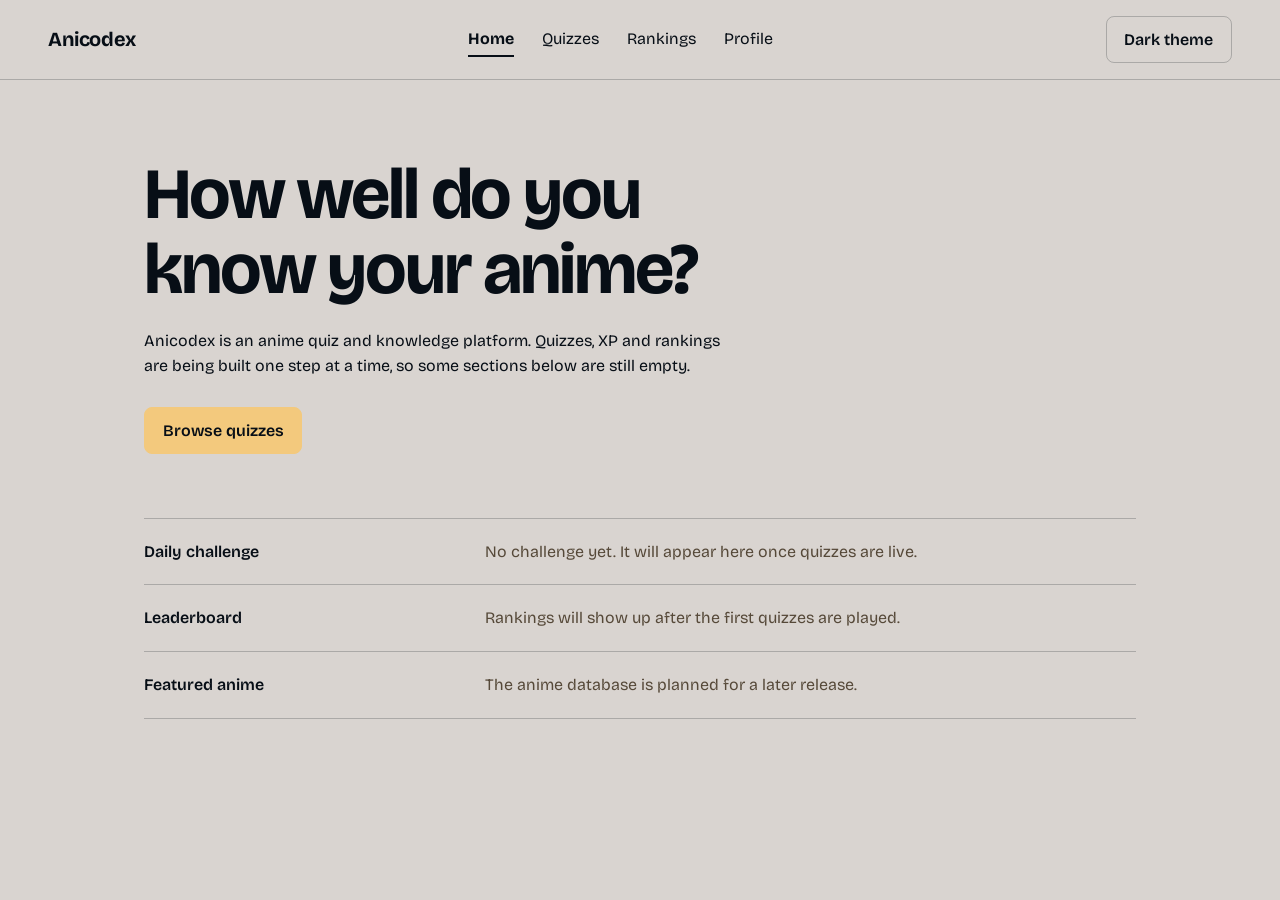
==== index.html @ 0e0c2f65 "Add files via upload" ====
<!doctype html>
<html lang="en">
<head>
<meta charset="utf-8">
<meta name="viewport" content="width=device-width, initial-scale=1, viewport-fit=cover">
<title>Anicodex</title>
<meta name="description" content="Anicodex is an anime quiz and knowledge platform with XP, profiles and rankings.">
<meta property="og:title" content="Anicodex">
<meta property="og:description" content="Anime quizzes, XP and rankings.">
<meta name="theme-color" content="#d9d4d0" media="(prefers-color-scheme: light)">
<meta name="theme-color" content="#070e16" media="(prefers-color-scheme: dark)">
<link rel="icon" href="favicon.svg" type="image/svg+xml">
<link rel="preconnect" href="https://fonts.googleapis.com">
<link rel="preconnect" href="https://fonts.gstatic.com" crossorigin>
<link rel="stylesheet" href="https://fonts.googleapis.com/css2?family=Bricolage+Grotesque:opsz,wght@12..96,400..700&display=swap">
<link rel="stylesheet" href="style.css">
<script>try{var t=localStorage.getItem("theme");if(t)document.documentElement.dataset.theme=t}catch(e){}</script>
</head>
<body>
<a class="skip" href="#main">Skip to content</a>
<header class="bar">
  <a class="logo" href="#home">Anicodex</a>
  <nav aria-label="Main">
    <a href="#home">Home</a>
    <a href="#quizzes">Quizzes</a>
    <a href="#rankings">Rankings</a>
    <a href="#profile">Profile</a>
  </nav>
  <button id="theme" class="ghost" type="button"></button>
</header>
<main id="main">
  <section id="home" class="view">
    <h1 tabindex="-1">How well do you know your anime?</h1>
    <p>Anicodex is an anime quiz and knowledge platform. Quizzes, XP and rankings are being built one step at a time, so some sections below are still empty.</p>
    <a class="btn" href="#quizzes">Browse quizzes</a>
    <dl class="today">
      <div><dt>Daily challenge</dt><dd>No challenge yet. It will appear here once quizzes are live.</dd></div>
      <div><dt>Leaderboard</dt><dd>Rankings will show up after the first quizzes are played.</dd></div>
      <div><dt>Featured anime</dt><dd>The anime database is planned for a later release.</dd></div>
    </dl>
  </section>
  <section id="quizzes" class="view" hidden>
    <h1 tabindex="-1">Quizzes</h1>
    <p>No quizzes yet. Playing a quiz is the next thing being built.</p>
  </section>
  <section id="rankings" class="view" hidden>
    <h1 tabindex="-1">Rankings</h1>
    <p>No scores yet. Rankings need quizzes and accounts first.</p>
  </section>
  <section id="profile" class="view" hidden>
    <h1 tabindex="-1">Profile</h1>
    <p>Sign-in is not available yet. Your profile, XP and quiz history will live here.</p>
  </section>
</main>
<script src="app.js"></script>
</body>
</html>
---- style.css ----
:root{--bg:#d9d4d0;--fg:#070e16;--muted:#564939;--accent:#f3c97d;--on-accent:#070e16;--line:color-mix(in srgb,var(--fg) 22%,transparent);--r:8px}
:root[data-theme=dark]{--bg:#070e16;--fg:#d9d4d0;--muted:color-mix(in srgb,var(--fg) 72%,var(--bg))}
@media(prefers-color-scheme:dark){:root:not([data-theme=light]){--bg:#070e16;--fg:#d9d4d0;--muted:color-mix(in srgb,var(--fg) 72%,var(--bg))}}
*{box-sizing:border-box}
[hidden]{display:none!important}
body{margin:0;background:var(--bg);color:var(--fg);font:400 1rem/1.6 "Bricolage Grotesque",system-ui,sans-serif}
:focus-visible{outline:2px solid var(--fg);outline-offset:3px}
h1:focus{outline:none}
.skip{position:absolute;left:-9999px}
.skip:focus{left:1rem;top:1rem;z-index:10;background:var(--accent);color:var(--on-accent);padding:.5rem 1rem;border-radius:var(--r)}
.bar{display:flex;align-items:center;justify-content:space-between;gap:1rem;padding:1rem clamp(1rem,4vw,3rem);border-bottom:1px solid var(--line)}
.logo{font-weight:700;font-size:1.25rem;letter-spacing:-.02em;color:inherit;text-decoration:none}
nav{display:flex;gap:1.75rem}
nav a{color:inherit;text-decoration:none;padding:.25rem 0;border-bottom:2px solid transparent}
nav a[aria-current]{font-weight:700;border-color:var(--fg)}
.ghost,.btn{font:inherit;font-weight:600;border-radius:var(--r);padding:.6rem 1.1rem;cursor:pointer;text-decoration:none;display:inline-block}
.ghost{background:none;color:inherit;border:1px solid var(--line)}
.btn{background:var(--accent);color:var(--on-accent);border:1px solid var(--accent)}
.ghost:hover,.btn:hover{border-color:var(--fg)}
main{max-width:68rem;margin:0 auto;padding:clamp(2rem,6vw,5rem) clamp(1rem,4vw,3rem)}
h1{font-size:clamp(2.25rem,6vw,4.5rem);line-height:1.05;letter-spacing:-.03em;max-width:16ch;margin:0 0 1.25rem;text-wrap:balance}
p{max-width:60ch;margin:0 0 1.75rem}
.today{margin:4rem 0 0;border-top:1px solid var(--line)}
.today div{display:grid;grid-template-columns:1fr 2fr;gap:1rem;padding:1.25rem 0;border-bottom:1px solid var(--line)}
dt{font-weight:600}
dd{margin:0;color:var(--muted)}
::view-transition-old(root),::view-transition-new(root){animation:none;mix-blend-mode:normal}
::view-transition-new(root){animation:wipe .45s ease-out}
@keyframes wipe{from{clip-path:circle(0 at var(--x) var(--y))}to{clip-path:circle(150vmax at var(--x) var(--y))}}
@media(max-width:640px){
  nav{position:fixed;inset:auto 0 0;justify-content:space-around;gap:0;background:var(--bg);border-top:1px solid var(--line);padding:.75rem 0 calc(.75rem + env(safe-area-inset-bottom))}
  main{padding-bottom:6rem}
  .today div{grid-template-columns:1fr;gap:.25rem}
}
@media(prefers-reduced-motion:reduce){*,::view-transition-new(root){animation:none!important;transition:none!important}}
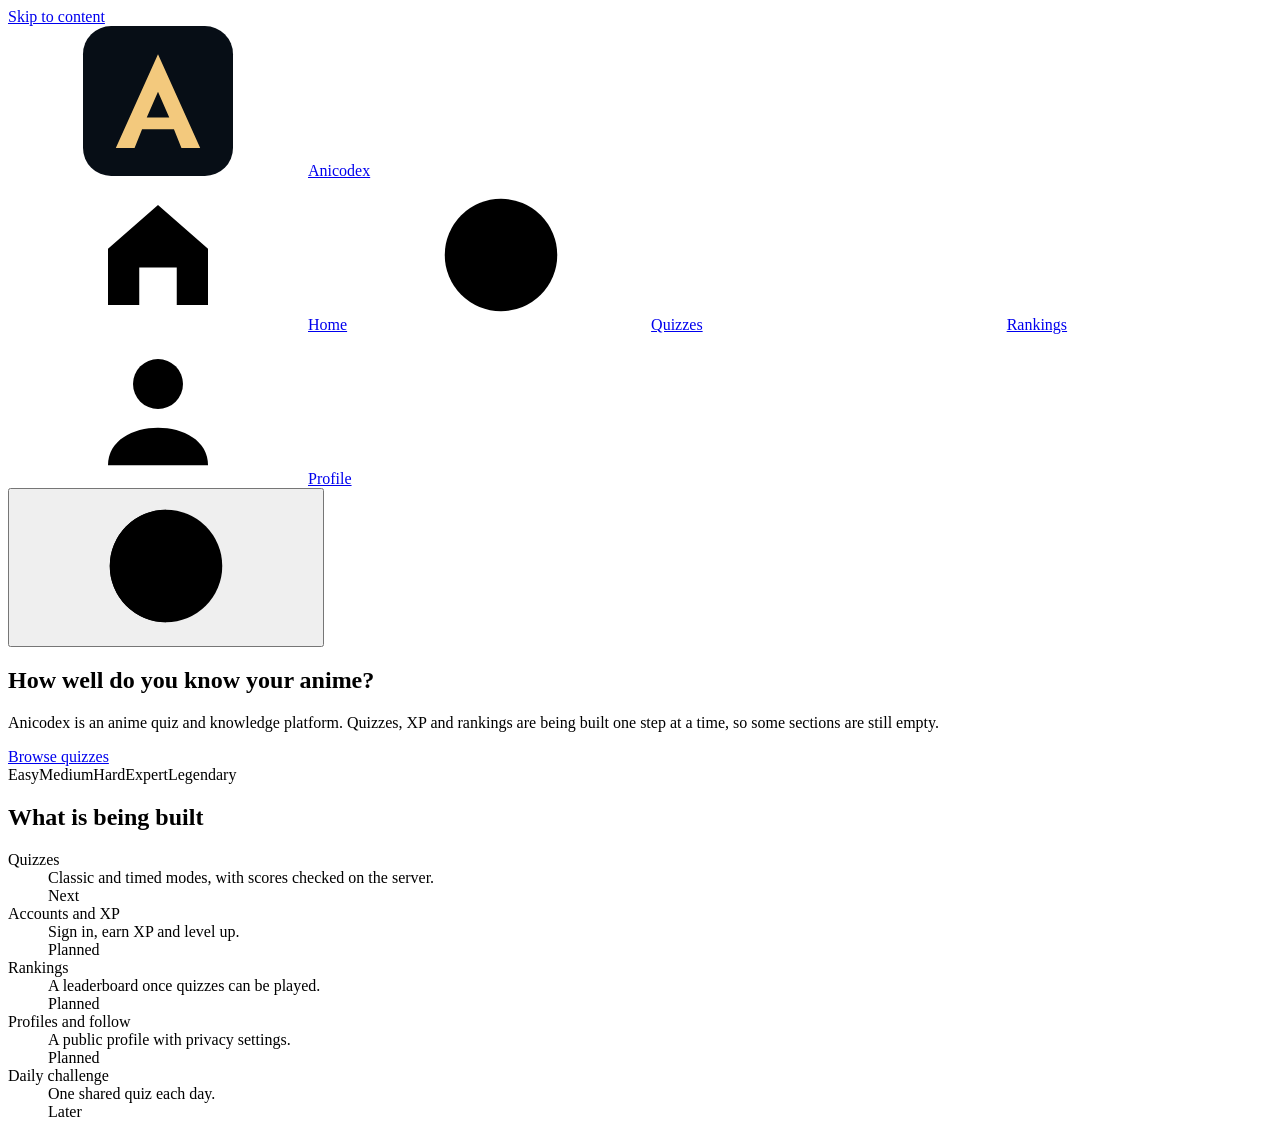
==== commit fe107377: "Rename index (1).html to index.html" ====
--- a/index.html
+++ b/index.html
@@ -17,26 +17,44 @@
 <script>try{var t=localStorage.getItem("theme");if(t)document.documentElement.dataset.theme=t}catch(e){}</script>
 </head>
 <body>
+<svg width="0" height="0" style="position:absolute" aria-hidden="true"><defs>
+<symbol id="i-logo" viewBox="0 0 32 32"><rect width="32" height="32" rx="6" fill="#070e16"/><path d="M16 6 7 26h4l1.6-4h6.8l1.6 4h4L16 6zm0 8 2.4 5.5h-4.8L16 14z" fill="#f3c97d"/></symbol>
+<symbol id="i-home" viewBox="0 0 24 24"><path d="M4 11l8-7 8 7v9h-5v-6H9v6H4z"/></symbol>
+<symbol id="i-quiz" viewBox="0 0 24 24"><circle cx="12" cy="12" r="9"/><path d="M9.5 9.5a2.5 2.5 0 1 1 3.5 2.3c-.7.4-1 .9-1 1.7M12 17h.01"/></symbol>
+<symbol id="i-rank" viewBox="0 0 24 24"><path d="M5 20v-8M12 20V5M19 20V8"/></symbol>
+<symbol id="i-user" viewBox="0 0 24 24"><circle cx="12" cy="8" r="4"/><path d="M4 21c0-4 4-6 8-6s8 2 8 6"/></symbol>
+<symbol id="i-theme" viewBox="0 0 24 24"><circle cx="12" cy="12" r="9"/><path d="M12 3a9 9 0 0 0 0 18z" fill="currentColor"/></symbol>
+</defs></svg>
 <a class="skip" href="#main">Skip to content</a>
 <header class="bar">
-  <a class="logo" href="#home">Anicodex</a>
+  <a class="logo" href="#home"><svg class="mark" aria-hidden="true"><use href="#i-logo"/></svg>Anicodex</a>
   <nav aria-label="Main">
-    <a href="#home">Home</a>
-    <a href="#quizzes">Quizzes</a>
-    <a href="#rankings">Rankings</a>
-    <a href="#profile">Profile</a>
+    <a href="#home"><svg aria-hidden="true"><use href="#i-home"/></svg><span>Home</span></a>
+    <a href="#quizzes"><svg aria-hidden="true"><use href="#i-quiz"/></svg><span>Quizzes</span></a>
+    <a href="#rankings"><svg aria-hidden="true"><use href="#i-rank"/></svg><span>Rankings</span></a>
+    <a href="#profile"><svg aria-hidden="true"><use href="#i-user"/></svg><span>Profile</span></a>
   </nav>
-  <button id="theme" class="ghost" type="button"></button>
+  <button id="theme" class="ghost" type="button"><svg aria-hidden="true"><use href="#i-theme"/></svg><span></span></button>
 </header>
 <main id="main">
   <section id="home" class="view">
-    <h1 tabindex="-1">How well do you know your anime?</h1>
-    <p>Anicodex is an anime quiz and knowledge platform. Quizzes, XP and rankings are being built one step at a time, so some sections below are still empty.</p>
-    <a class="btn" href="#quizzes">Browse quizzes</a>
-    <dl class="today">
-      <div><dt>Daily challenge</dt><dd>No challenge yet. It will appear here once quizzes are live.</dd></div>
-      <div><dt>Leaderboard</dt><dd>Rankings will show up after the first quizzes are played.</dd></div>
-      <div><dt>Featured anime</dt><dd>The anime database is planned for a later release.</dd></div>
+    <div class="hero">
+      <div>
+        <h1 tabindex="-1">How well do you know your anime?</h1>
+        <p>Anicodex is an anime quiz and knowledge platform. Quizzes, XP and rankings are being built one step at a time, so some sections are still empty.</p>
+        <a class="btn" href="#quizzes">Browse quizzes</a>
+      </div>
+      <div class="ladder" role="img" aria-label="Five difficulty levels, from Easy to Legendary">
+        <span style="--h:28%" aria-hidden="true">Easy</span><span style="--h:46%" aria-hidden="true">Medium</span><span style="--h:64%" aria-hidden="true">Hard</span><span style="--h:82%" aria-hidden="true">Expert</span><span class="top" style="--h:100%" aria-hidden="true">Legendary</span>
+      </div>
+    </div>
+    <h2>What is being built</h2>
+    <dl class="plan">
+      <div><dt>Quizzes</dt><dd>Classic and timed modes, with scores checked on the server.</dd><dd class="st now">Next</dd></div>
+      <div><dt>Accounts and XP</dt><dd>Sign in, earn XP and level up.</dd><dd class="st">Planned</dd></div>
+      <div><dt>Rankings</dt><dd>A leaderboard once quizzes can be played.</dd><dd class="st">Planned</dd></div>
+      <div><dt>Profiles and follow</dt><dd>A public profile with privacy settings.</dd><dd class="st">Planned</dd></div>
+      <div><dt>Daily challenge</dt><dd>One shared quiz each day.</dd><dd class="st">Later</dd></div>
     </dl>
   </section>
   <section id="quizzes" class="view" hidden>
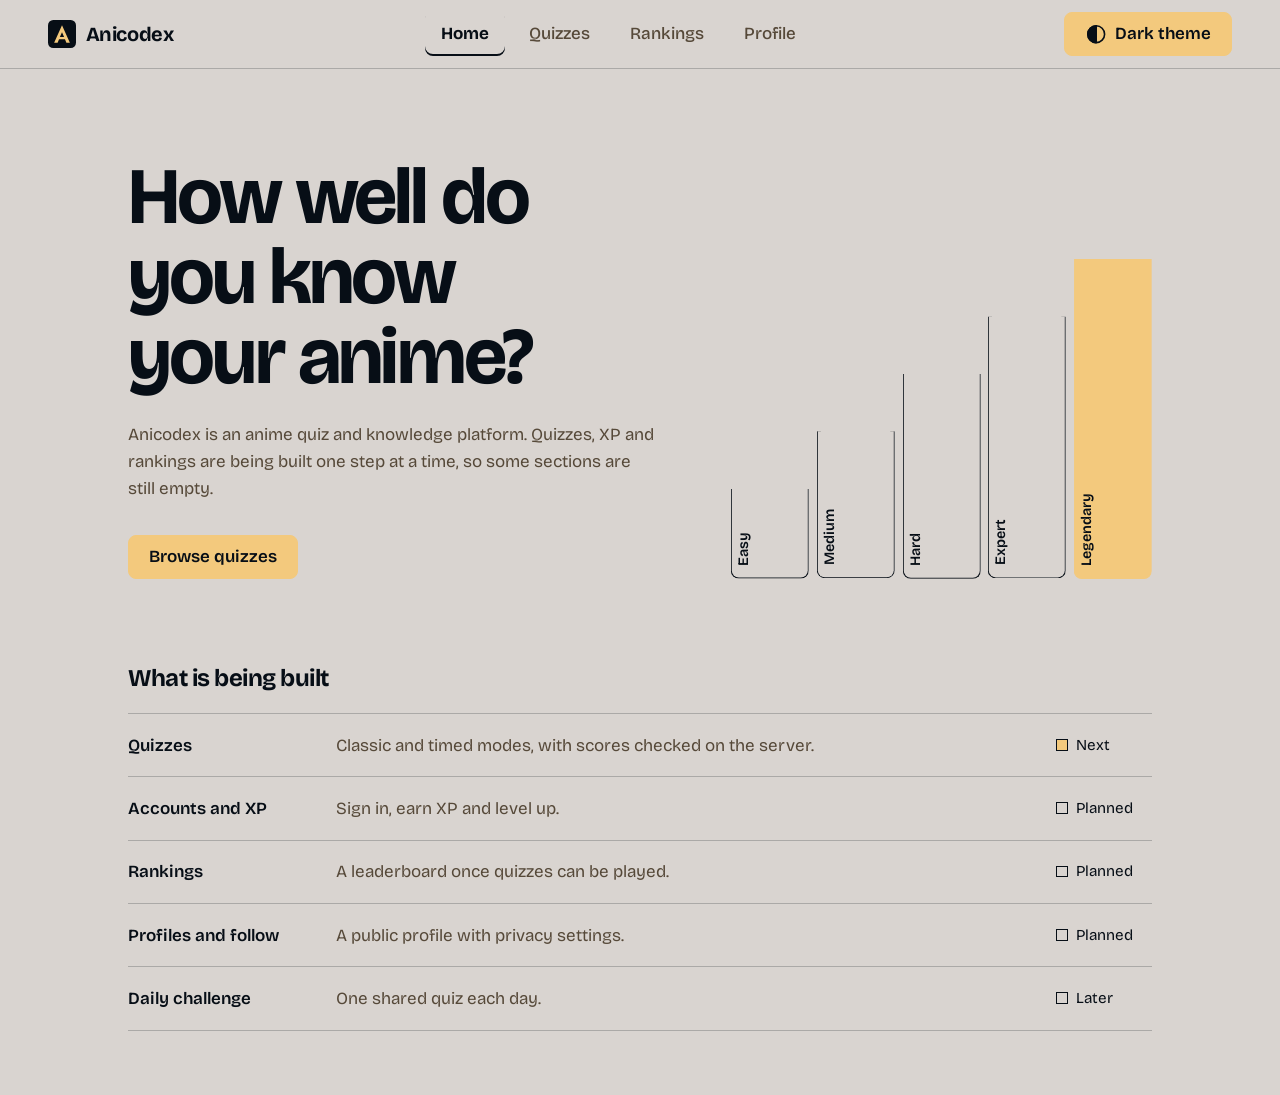
==== commit 4e227bde: "Add files via upload" ====
--- a/index.html
+++ b/index.html
@@ -25,6 +25,7 @@
 <symbol id="i-user" viewBox="0 0 24 24"><circle cx="12" cy="8" r="4"/><path d="M4 21c0-4 4-6 8-6s8 2 8 6"/></symbol>
 <symbol id="i-theme" viewBox="0 0 24 24"><circle cx="12" cy="12" r="9"/><path d="M12 3a9 9 0 0 0 0 18z" fill="currentColor"/></symbol>
 </defs></svg>
+<div id="band" aria-hidden="true"></div>
 <a class="skip" href="#main">Skip to content</a>
 <header class="bar">
   <a class="logo" href="#home"><svg class="mark" aria-hidden="true"><use href="#i-logo"/></svg>Anicodex</a>
--- a/style.css
+++ b/style.css
@@ -0,0 +1,70 @@
+:root{--bg:#d9d4d0;--fg:#070e16;--muted:#564939;--accent:#f3c97d;--on-accent:#070e16;--line:color-mix(in srgb,var(--fg) 22%,transparent);--r:8px;--pad:clamp(1rem,4vw,3rem);--ink:url("data:image/svg+xml,%3Csvg xmlns=%22http://www.w3.org/2000/svg%22 viewBox=%220 0 100 100%22%3E%3Cpolygon points=%2296.7,50.0 91.8,52.2 93.8,54.6 92.1,56.7 91.9,58.9 92.3,61.3 92.0,63.7 85.6,63.7 82.7,64.6 86.7,68.7 79.1,66.8 77.3,67.8 79.6,71.5 76.1,71.2 79.3,76.3 76.6,76.6 74.8,77.6 73.0,78.4 74.8,84.1 69.4,79.9 68.9,82.7 67.5,84.4 65.5,84.8 64.2,86.9 61.4,85.2 59.4,84.9 57.4,84.9 56.5,90.8 53.6,84.7 51.9,87.1 50.0,88.6 47.9,90.6 45.2,95.7 42.6,97.0 40.4,95.2 37.7,96.1 33.9,99.5 33.4,93.2 32.5,89.4 29.0,91.1 29.1,86.2 26.5,86.2 24.0,85.8 24.8,81.1 23.3,79.6 21.2,78.8 21.8,75.4 21.6,73.0 18.6,72.8 18.5,70.4 14.3,70.6 12.5,69.1 11.4,67.2 11.9,64.6 5.5,64.5 14.1,59.6 14.4,57.6 17.9,55.1 14.6,53.7 14.2,51.9 11.9,50.0 12.6,48.0 15.6,46.4 10.8,43.8 18.0,43.2 15.6,40.8 16.0,38.9 14.5,36.4 12.9,33.5 8.4,28.8 11.1,27.5 11.7,25.1 8.8,20.1 17.3,23.6 18.7,21.8 20.6,20.6 21.2,18.0 22.8,16.5 24.1,14.3 27.3,15.1 28.9,13.4 28.7,8.1 32.3,10.3 36.0,13.7 37.9,12.7 39.6,11.1 41.4,9.4 43.1,6.7 45.3,5.6 47.8,8.0 50.0,7.1 52.0,12.4 53.7,14.3 55.6,14.7 57.0,17.3 58.5,18.3 60.6,17.4 62.8,16.6 63.7,19.3 69.8,11.2 69.1,16.9 70.7,18.2 71.4,20.5 73.8,20.6 75.5,21.7 80.2,19.8 80.6,22.4 82.4,23.8 86.5,23.5 84.2,27.8 82.5,31.3 82.0,33.7 83.2,35.2 84.5,36.7 88.1,37.6 89.0,39.6 95.3,40.4 98.7,42.3 93.9,45.4 94.1,47.7%22/%3E%3Ccircle cx=%2218.7%22 cy=%2284.8%22 r=%221.6%22/%3E%3Ccircle cx=%2285.1%22 cy=%2283.9%22 r=%221.9%22/%3E%3Ccircle cx=%2277.1%22 cy=%2211.6%22 r=%221.1%22/%3E%3Ccircle cx=%2298.3%22 cy=%2247.8%22 r=%222.0%22/%3E%3Ccircle cx=%224.1%22 cy=%2260.0%22 r=%222.1%22/%3E%3Ccircle cx=%221.3%22 cy=%2255.0%22 r=%222.1%22/%3E%3Ccircle cx=%2291.6%22 cy=%2274.8%22 r=%221.2%22/%3E%3Ccircle cx=%2288.1%22 cy=%2278.2%22 r=%220.8%22/%3E%3Ccircle cx=%2224.7%22 cy=%2289.2%22 r=%221.2%22/%3E%3Ccircle cx=%2245.6%22 cy=%2298.7%22 r=%221.5%22/%3E%3Ccircle cx=%2273.1%22 cy=%226.9%22 r=%222.3%22/%3E%3Ccircle cx=%2274.9%22 cy=%2289.6%22 r=%221.2%22/%3E%3Ccircle cx=%2296.1%22 cy=%2256.7%22 r=%221.8%22/%3E%3Ccircle cx=%2296.4%22 cy=%2235.2%22 r=%221.6%22/%3E%3Ccircle cx=%222.8%22 cy=%2241.5%22 r=%220.9%22/%3E%3Ccircle cx=%2279.0%22 cy=%2288.8%22 r=%222.1%22/%3E%3C/svg%3E")}
+:root[data-theme=dark]{--bg:#070e16;--fg:#d9d4d0;--muted:color-mix(in srgb,var(--fg) 72%,var(--bg))}
+@media(prefers-color-scheme:dark){:root:not([data-theme=light]){--bg:#070e16;--fg:#d9d4d0;--muted:color-mix(in srgb,var(--fg) 72%,var(--bg))}}
+*{box-sizing:border-box}
+[hidden]{display:none!important}
+body{margin:0;background:var(--bg);color:var(--fg);font:400 1.0625rem/1.6 "Bricolage Grotesque",system-ui,sans-serif}
+:focus-visible{outline:2px solid var(--fg);outline-offset:3px}
+h1:focus{outline:none}
+svg{flex:none}
+.skip{position:absolute;left:-9999px}
+.skip:focus{left:1rem;top:1rem;z-index:10;background:var(--accent);color:var(--on-accent);padding:.5rem 1rem;border-radius:var(--r)}
+.bar{position:sticky;top:0;z-index:5;background:var(--bg);display:flex;align-items:center;justify-content:space-between;gap:1rem;padding:.75rem var(--pad);border-bottom:1px solid var(--line)}
+.logo{display:flex;align-items:center;gap:.6rem;font-weight:700;font-size:1.25rem;letter-spacing:-.02em;color:inherit;text-decoration:none}
+.mark{width:1.75rem;height:1.75rem}
+nav{display:flex;gap:.5rem}
+nav a{display:flex;align-items:center;gap:.5rem;min-height:44px;padding:0 1rem;border-radius:var(--r);color:var(--muted);font-weight:500;text-decoration:none}
+nav a:hover{color:var(--fg)}
+nav a[aria-current]{color:var(--fg);font-weight:700;box-shadow:inset 0 -2px 0 var(--fg)}
+nav svg,.ghost svg{width:1.4rem;height:1.4rem;fill:none;stroke:currentColor;stroke-width:1.75;stroke-linecap:round;stroke-linejoin:round}
+nav a[aria-current] svg{stroke-width:2.25}
+nav svg{display:none}
+.ghost,.btn{display:inline-flex;align-items:center;justify-content:center;gap:.5rem;min-height:44px;font:inherit;font-weight:600;border-radius:var(--r);padding:0 1.25rem;cursor:pointer;text-decoration:none}
+.ghost{background:none;color:inherit;border:1px solid var(--line)}
+.btn{background:var(--accent);color:var(--on-accent);border:1px solid var(--accent)}
+#theme{background:var(--accent);color:var(--on-accent);border-color:var(--accent)}
+.ghost:hover,.btn:hover{border-color:var(--fg)}
+main{max-width:70rem;margin:0 auto;padding:clamp(2.5rem,7vw,5.5rem) var(--pad) 4rem}
+h1{font-size:clamp(2.5rem,7vw,5rem);line-height:1;letter-spacing:-.035em;max-width:14ch;margin:0 0 1.5rem;text-wrap:balance}
+h2{font-size:1.5rem;letter-spacing:-.02em;margin:5rem 0 1rem}
+p{max-width:58ch;margin:0 0 2rem;color:var(--muted)}
+.hero{display:grid;grid-template-columns:1.25fr 1fr;gap:clamp(2rem,6vw,5rem);align-items:end}
+.ladder{display:flex;align-items:flex-end;gap:.5rem;height:clamp(14rem,32vw,20rem)}
+.ladder span{flex:1;height:var(--h);border:1px solid var(--fg);border-bottom:0;border-radius:var(--r) var(--r) 0 0;padding:.75rem 0;writing-mode:vertical-rl;transform:rotate(180deg);text-align:left;font-size:.9rem;font-weight:600}
+.ladder .top{background:var(--accent);border-color:var(--accent);color:var(--on-accent)}
+.plan{margin:0;border-top:1px solid var(--line)}
+.plan div{display:grid;grid-template-columns:12rem 1fr 6rem;gap:1rem;align-items:baseline;padding:1.1rem 0;border-bottom:1px solid var(--line)}
+dt{font-weight:600}
+dd{margin:0;color:var(--muted)}
+.st{display:flex;align-items:center;gap:.5rem;color:var(--fg);font-size:.95rem}
+.st::before{content:"";width:.6rem;height:.6rem;border:1.5px solid var(--fg)}
+.st.now::before{background:var(--accent);border-color:var(--fg)}
+::view-transition-old(root),::view-transition-new(root){-webkit-mask-image:var(--ink);mask-image:var(--ink);-webkit-mask-repeat:no-repeat;mask-repeat:no-repeat;animation:ink 1.1s cubic-bezier(.55,0,.25,1) both}
+@keyframes ink{
+  from{-webkit-mask-size:0 0;mask-size:0 0;-webkit-mask-position:var(--x) var(--y);mask-position:var(--x) var(--y)}
+  to{-webkit-mask-size:240vmax 240vmax;mask-size:240vmax 240vmax;-webkit-mask-position:calc(var(--x) - 120vmax) calc(var(--y) - 120vmax);mask-position:calc(var(--x) - 120vmax) calc(var(--y) - 120vmax)}}
+#band{display:none;position:fixed;inset:0;background:var(--accent);view-transition-name:band;pointer-events:none}
+::view-transition-old(band){display:none}
+::view-transition-group(band){animation:none}
+@supports(mask-composite:exclude) or (-webkit-mask-composite:xor){
+  .ink #band{display:block}
+  ::view-transition-new(band){-webkit-mask-image:var(--ink),var(--ink);mask-image:var(--ink),var(--ink);-webkit-mask-repeat:no-repeat;mask-repeat:no-repeat;-webkit-mask-composite:xor;mask-composite:exclude;animation:ring 1.1s cubic-bezier(.55,0,.25,1) both}
+  @keyframes ring{
+    from{-webkit-mask-size:0 0,0 0;mask-size:0 0,0 0;-webkit-mask-position:var(--x) var(--y),var(--x) var(--y);mask-position:var(--x) var(--y),var(--x) var(--y)}
+    to{-webkit-mask-size:300vmax 300vmax,240vmax 240vmax;mask-size:300vmax 300vmax,240vmax 240vmax;-webkit-mask-position:calc(var(--x) - 150vmax) calc(var(--y) - 150vmax),calc(var(--x) - 120vmax) calc(var(--y) - 120vmax);mask-position:calc(var(--x) - 150vmax) calc(var(--y) - 150vmax),calc(var(--x) - 120vmax) calc(var(--y) - 120vmax)}}
+}
+@media(max-width:760px){
+  .hero{grid-template-columns:1fr;align-items:start}
+  .plan div{grid-template-columns:1fr auto;gap:.15rem 1rem}
+  .plan dd:not(.st){grid-column:1/-1;grid-row:2}
+  h2{margin-top:3.5rem}
+}
+@media(max-width:640px){
+  .ghost span{display:none}
+  .ghost{width:44px;padding:0}
+  nav{position:fixed;inset:auto 0 0;z-index:5;justify-content:space-around;gap:0;background:var(--bg);border-top:1px solid var(--line);padding:.4rem 0 calc(.4rem + env(safe-area-inset-bottom))}
+  nav a{flex-direction:column;gap:.15rem;padding:.35rem .5rem;min-height:52px;font-size:.8rem;box-shadow:none!important}
+  nav svg{display:block}
+  main{padding-bottom:7rem}
+}
+@media(prefers-reduced-motion:reduce){*,::view-transition-new(root),::view-transition-new(band){animation:none!important;transition:none!important}}
